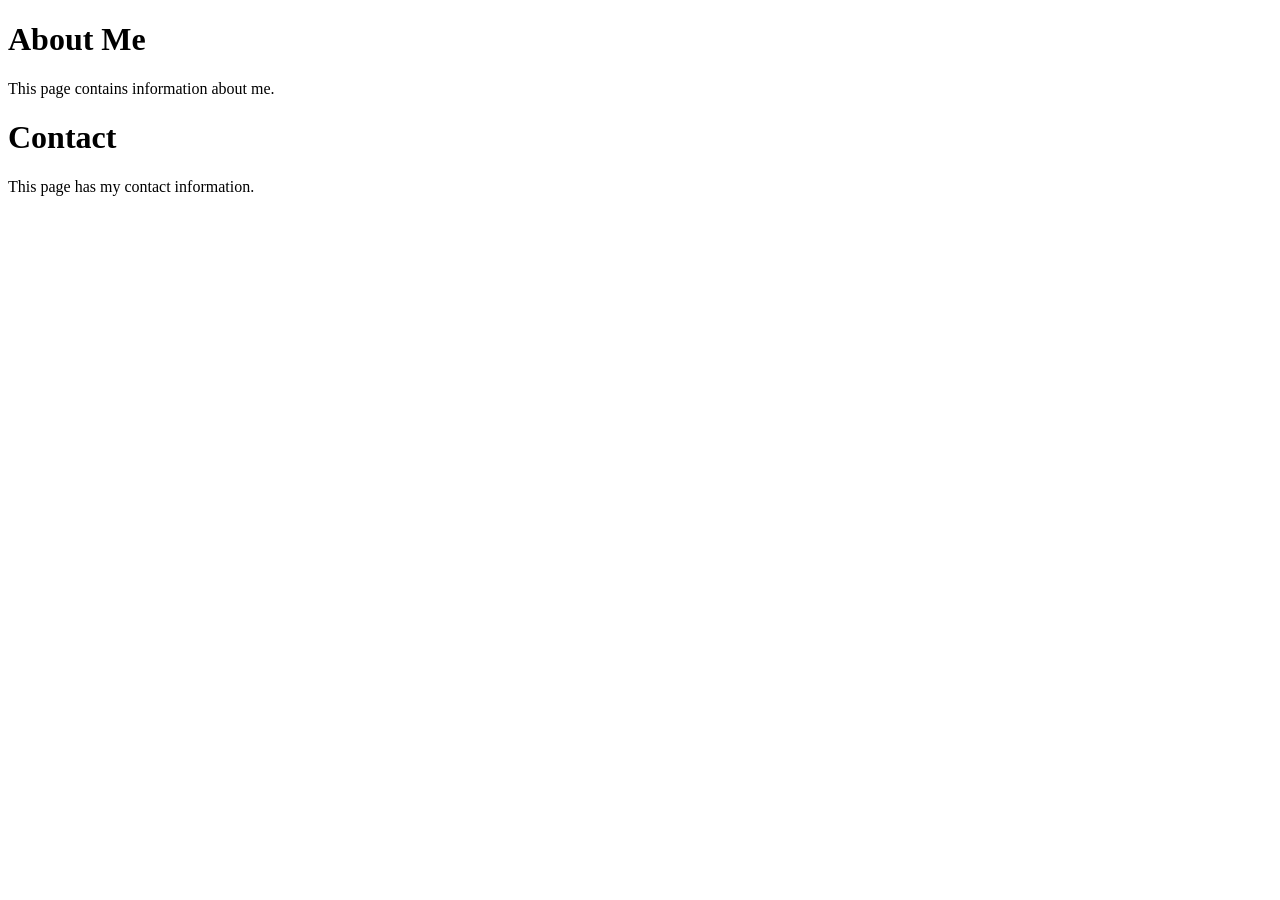
==== about_me.html @ 43e47e5e "Making it" ====
<!DOCTYPE html>
<html lang="en">
<head>
    <meta charset="UTF-8">
    <title>About - My Website</title>
</head>
<body>
    <h1>About Me</h1>
    <p>This page contains information about me.</p>
</body>

<head>
    <meta charset="UTF-8">
    <title>Contact - My Website</title>
</head>
<body>
    <h1>Contact</h1>
    <p>This page has my contact information.</p>
</body>
</html>


</html>
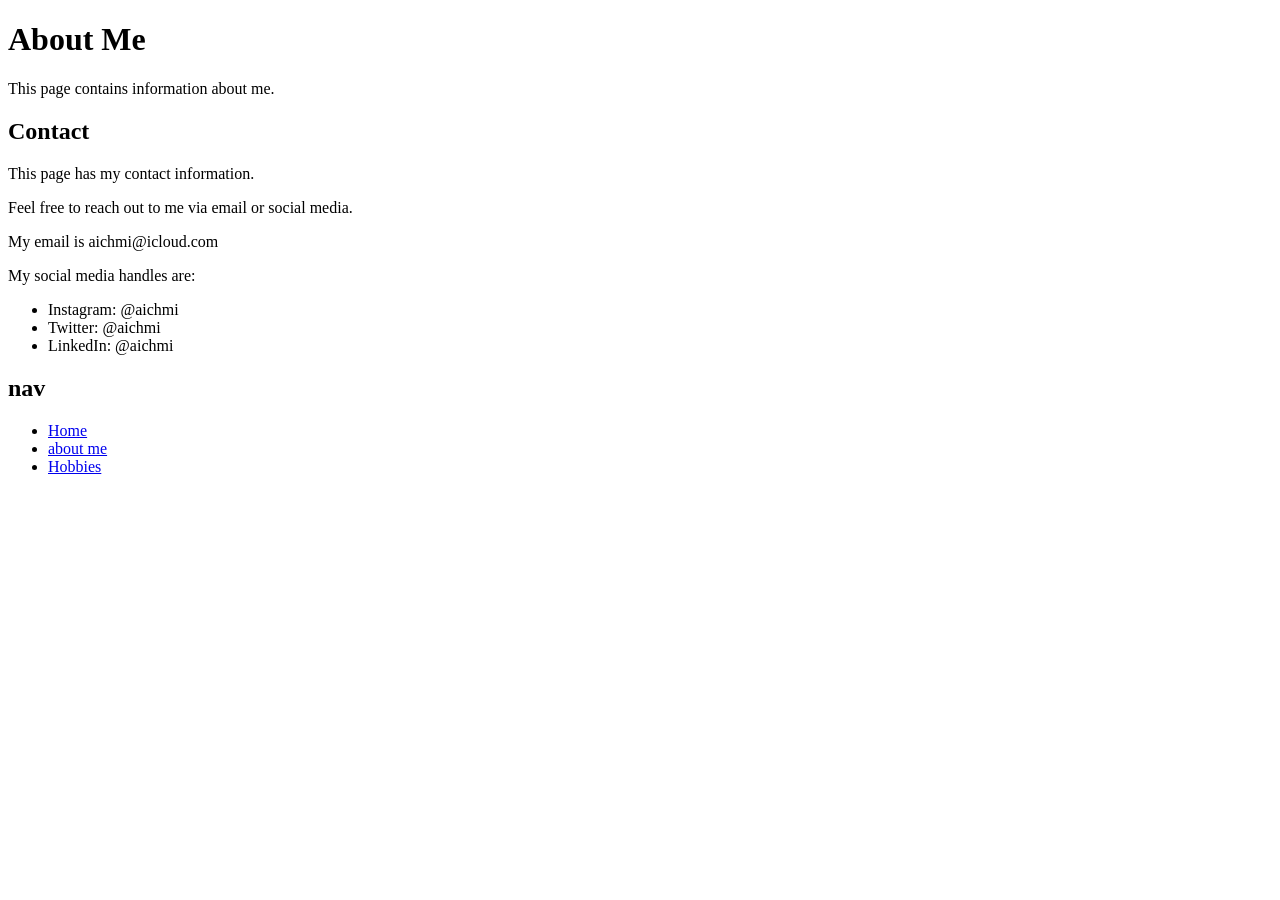
==== commit 041148ea: "cool-edit.v0.0.4" ====
--- a/about_me.html
+++ b/about_me.html
@@ -14,8 +14,28 @@
     <title>Contact - My Website</title>
 </head>
 <body>
-    <h1>Contact</h1>
+    <h2>Contact</h2>
     <p>This page has my contact information.</p>
+
+    <p>Feel free to reach out to me via email or social media.</p>
+    <p>My email is aichmi@icloud.com</p>
+    <p>My social media handles are:</p>
+    <ul>
+        <li>Instagram: @aichmi</li>
+        <li>Twitter: @aichmi</li>
+        <li>LinkedIn: @aichmi</li>
+    </ul>   
+
+    <nav>
+                    <h2 class="hidden">nav</h2>
+                    <ul class="flex">
+                        <li><a href="./index.html">Home</a></li>
+                        <li><a href="./about_me.html">about me</a></li>
+                        <li><a href="./hobbies.html">Hobbies</a></li>
+                    </ul>
+                </nav>
+
+
 </body>
 </html>
 
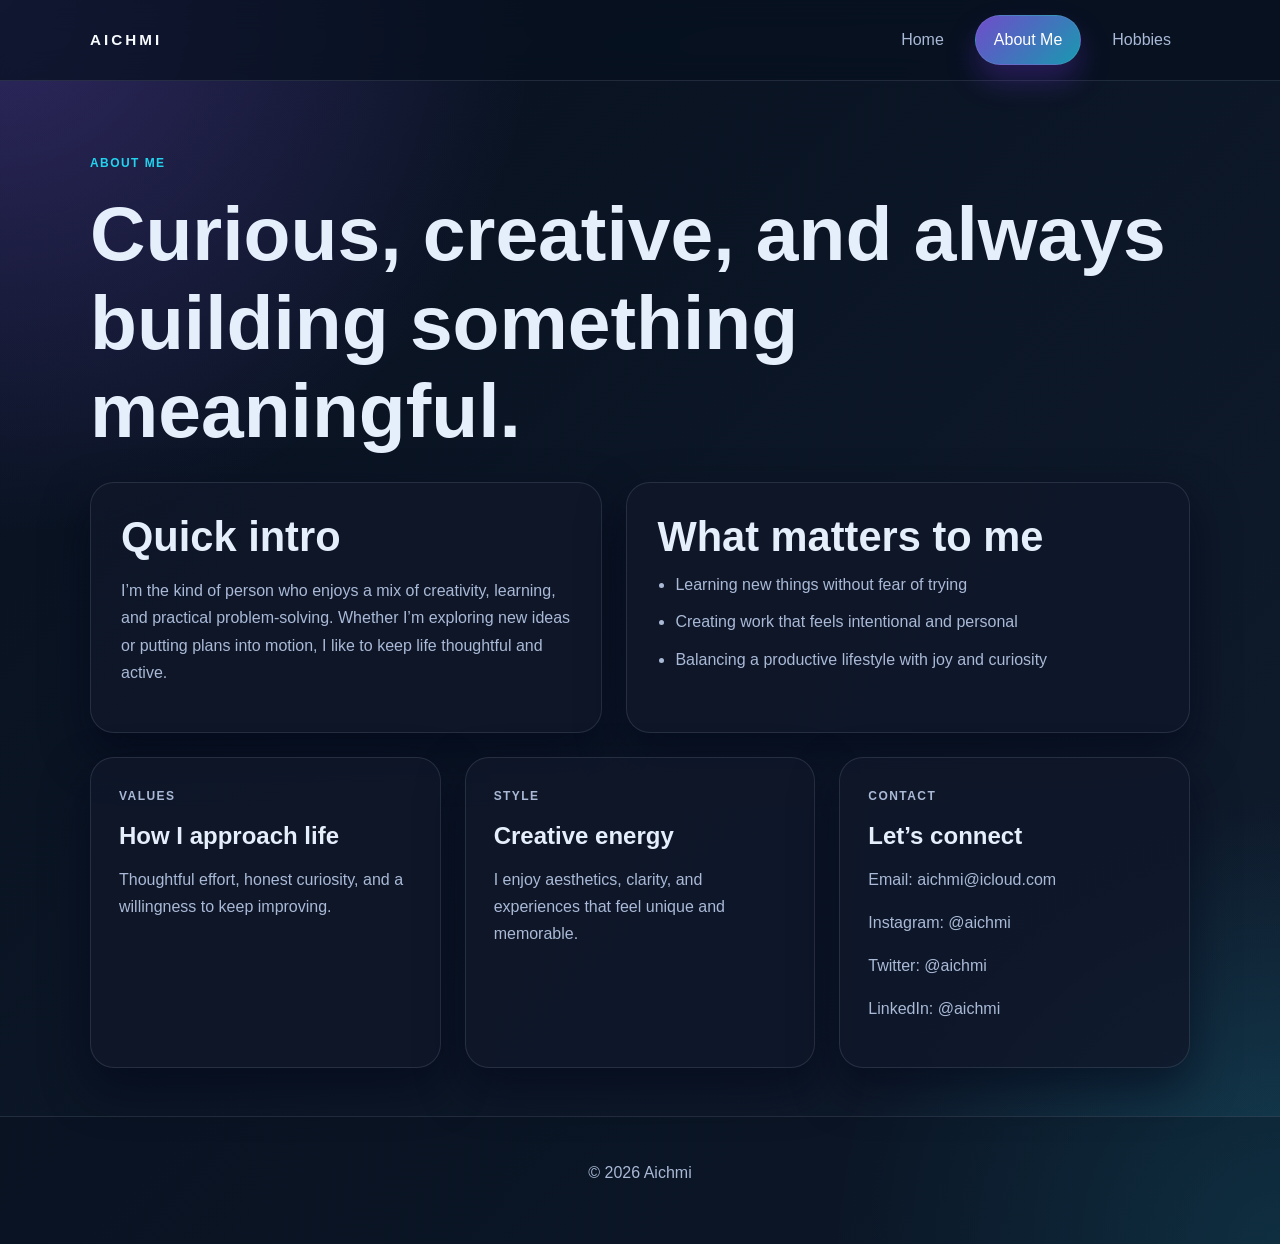
==== commit c5fec299: "cool-edit-v0.0.5" ====
--- a/about_me.html
+++ b/about_me.html
@@ -1,43 +1,79 @@
 <!DOCTYPE html>
 <html lang="en">
 <head>
-    <meta charset="UTF-8">
-    <title>About - My Website</title>
+    <meta charset="UTF-8" />
+    <meta name="viewport" content="width=device-width, initial-scale=1.0" />
+    <title>About Me - My Website</title>
+    <link rel="stylesheet" href="./Styles/styles.css" />
 </head>
 <body>
-    <h1>About Me</h1>
-    <p>This page contains information about me.</p>
+    <header class="site-header">
+        <div class="container nav-bar">
+            <div class="brand">Aichmi</div>
+            <nav aria-label="Main navigation">
+                <ul class="nav-list">
+                    <li><a href="./index.html">Home</a></li>
+                    <li><a class="active" href="./about_me.html">About Me</a></li>
+                    <li><a href="./hobbies.html">Hobbies</a></li>
+                </ul>
+            </nav>
+        </div>
+    </header>
+
+    <main class="container page-content">
+        <section class="page-intro">
+            <p class="eyebrow">About me</p>
+            <h1>Curious, creative, and always building something meaningful.</h1>
+        </section>
+
+        <section class="two-column">
+            <div class="card profile-card">
+                <h2>Quick intro</h2>
+                <p>
+                    I’m the kind of person who enjoys a mix of creativity, learning, and practical
+                    problem-solving. Whether I’m exploring new ideas or putting plans into motion,
+                    I like to keep life thoughtful and active.
+                </p>
+            </div>
+
+            <div class="card details-card">
+                <h2>What matters to me</h2>
+                <ul class="detail-list">
+                    <li>Learning new things without fear of trying</li>
+                    <li>Creating work that feels intentional and personal</li>
+                    <li>Balancing a productive lifestyle with joy and curiosity</li>
+                </ul>
+            </div>
+        </section>
+
+        <section class="info-grid">
+            <article class="info-card">
+                <p class="card-tag">Values</p>
+                <h3>How I approach life</h3>
+                <p>Thoughtful effort, honest curiosity, and a willingness to keep improving.</p>
+            </article>
+
+            <article class="info-card">
+                <p class="card-tag">Style</p>
+                <h3>Creative energy</h3>
+                <p>I enjoy aesthetics, clarity, and experiences that feel unique and memorable.</p>
+            </article>
+
+            <article class="info-card">
+                <p class="card-tag">Contact</p>
+                <h3>Let’s connect</h3>
+                <p>Email: aichmi@icloud.com</p>
+                <p>Instagram: @aichmi</p>
+                <p>Twitter: @aichmi</p>
+                <p>LinkedIn: @aichmi</p>
+            </article>
+        </section>
+    </main>
+
+    <footer class="site-footer">
+        <div class="container footer-inner">
+            <p>© 2026 Aichmi</p>
+        </div>
+    </footer>
 </body>
-
-<head>
-    <meta charset="UTF-8">
-    <title>Contact - My Website</title>
-</head>
-<body>
-    <h2>Contact</h2>
-    <p>This page has my contact information.</p>
-
-    <p>Feel free to reach out to me via email or social media.</p>
-    <p>My email is aichmi@icloud.com</p>
-    <p>My social media handles are:</p>
-    <ul>
-        <li>Instagram: @aichmi</li>
-        <li>Twitter: @aichmi</li>
-        <li>LinkedIn: @aichmi</li>
-    </ul>   
-
-    <nav>
-                    <h2 class="hidden">nav</h2>
-                    <ul class="flex">
-                        <li><a href="./index.html">Home</a></li>
-                        <li><a href="./about_me.html">about me</a></li>
-                        <li><a href="./hobbies.html">Hobbies</a></li>
-                    </ul>
-                </nav>
-
-
-</body>
-</html>
-
-
 </html>
--- a/Styles/styles.css
+++ b/Styles/styles.css
@@ -0,0 +1,308 @@
+:root {
+    --bg: #07111f;
+    --bg-2: #101b2d;
+    --panel: rgba(15, 23, 42, 0.8);
+    --panel-strong: rgba(17, 24, 39, 0.95);
+    --line: rgba(148, 163, 184, 0.18);
+    --text: #e5eefb;
+    --muted: #a9b9d6;
+    --accent: #8b5cf6;
+    --accent-2: #22d3ee;
+    --accent-3: #f472b6;
+    --shadow: 0 20px 45px rgba(2, 6, 23, 0.55);
+}
+
+* {
+    box-sizing: border-box;
+}
+
+html {
+    scroll-behavior: smooth;
+}
+
+body {
+    margin: 0;
+    font-family: "Segoe UI", Tahoma, Geneva, Verdana, sans-serif;
+    background:
+        radial-gradient(circle at top left, rgba(139, 92, 246, 0.3), transparent 30%),
+        radial-gradient(circle at bottom right, rgba(34, 211, 238, 0.2), transparent 25%),
+        linear-gradient(135deg, var(--bg), var(--bg-2));
+    color: var(--text);
+    line-height: 1.7;
+}
+
+a {
+    color: inherit;
+    text-decoration: none;
+}
+
+img {
+    max-width: 100%;
+    display: block;
+}
+
+.container {
+    width: min(1100px, calc(100% - 32px));
+    margin: 0 auto;
+}
+
+.site-header {
+    position: sticky;
+    top: 0;
+    z-index: 20;
+    border-bottom: 1px solid var(--line);
+    background: rgba(7, 17, 31, 0.7);
+    backdrop-filter: blur(15px);
+}
+
+.nav-bar {
+    display: flex;
+    align-items: center;
+    justify-content: space-between;
+    min-height: 80px;
+    gap: 20px;
+}
+
+.brand {
+    font-size: 0.95rem;
+    font-weight: 800;
+    letter-spacing: 0.2em;
+    text-transform: uppercase;
+    color: #f8fbff;
+}
+
+.nav-list {
+    list-style: none;
+    display: flex;
+    align-items: center;
+    gap: 12px;
+    margin: 0;
+    padding: 0;
+}
+
+.nav-list a {
+    display: inline-flex;
+    align-items: center;
+    justify-content: center;
+    padding: 10px 18px;
+    border-radius: 999px;
+    color: var(--muted);
+    border: 1px solid transparent;
+    transition: 0.2s ease;
+}
+
+.nav-list a:hover,
+.nav-list a.active {
+    color: white;
+    background: linear-gradient(135deg, rgba(139, 92, 246, 0.8), rgba(34, 211, 238, 0.7));
+    box-shadow: 0 16px 30px rgba(124, 58, 237, 0.28);
+    border-color: rgba(255, 255, 255, 0.08);
+}
+
+.hero,
+.page-content {
+    padding-top: 72px;
+    padding-bottom: 48px;
+}
+
+.hero {
+    display: grid;
+    grid-template-columns: 1.5fr 0.9fr;
+    align-items: center;
+    gap: 30px;
+    min-height: 560px;
+}
+
+.eyebrow,
+.card-tag,
+.badge {
+    margin: 0 0 16px;
+    font-size: 0.75rem;
+    letter-spacing: 0.12em;
+    text-transform: uppercase;
+    color: var(--accent-2);
+    font-weight: 700;
+}
+
+h1,
+h2,
+h3 {
+    margin-top: 0;
+    line-height: 1.15;
+}
+
+h1 {
+    font-size: clamp(2.8rem, 6vw, 5rem);
+    margin-bottom: 18px;
+}
+
+h2 {
+    font-size: clamp(1.7rem, 4vw, 2.6rem);
+    margin-bottom: 10px;
+}
+
+h3 {
+    font-size: 1.5rem;
+    margin-bottom: 10px;
+}
+
+.lead,
+.card p,
+.info-card p,
+.profile-card p,
+.details-card li,
+.quote-text {
+    color: var(--muted);
+}
+
+.button-row {
+    display: flex;
+    flex-wrap: wrap;
+    gap: 14px;
+    margin-top: 26px;
+}
+
+.button {
+    display: inline-flex;
+    align-items: center;
+    justify-content: center;
+    min-height: 48px;
+    padding: 0 22px;
+    border-radius: 999px;
+    font-weight: 700;
+    transition: transform 0.2s ease, box-shadow 0.2s ease;
+}
+
+.button:hover {
+    transform: translateY(-2px);
+}
+
+.button.primary {
+    color: white;
+    background: linear-gradient(135deg, var(--accent), var(--accent-2));
+    box-shadow: 0 18px 34px rgba(124, 58, 237, 0.32);
+}
+
+.button.secondary {
+    background: rgba(148, 163, 184, 0.08);
+    border: 1px solid var(--line);
+    color: var(--text);
+}
+
+.card,
+.info-card,
+.hero-card,
+.profile-card,
+.details-card {
+    background: var(--panel);
+    border: 1px solid var(--line);
+    border-radius: 24px;
+    box-shadow: var(--shadow);
+}
+
+.hero-card {
+    padding: 28px;
+    background: linear-gradient(180deg, rgba(17, 24, 39, 0.92), rgba(15, 23, 42, 0.75));
+}
+
+.mini-list,
+.detail-list {
+    margin: 0;
+    padding-left: 18px;
+    color: var(--muted);
+}
+
+.mini-list li,
+.detail-list li {
+    margin-bottom: 10px;
+}
+
+.feature-grid,
+.info-grid {
+    display: grid;
+    grid-template-columns: repeat(3, minmax(0, 1fr));
+    gap: 24px;
+    margin-top: 18px;
+}
+
+.card,
+.info-card {
+    padding: 28px;
+}
+
+.page-intro {
+    margin-bottom: 28px;
+}
+
+.two-column {
+    display: grid;
+    grid-template-columns: 1fr 1.1fr;
+    gap: 24px;
+    margin-bottom: 24px;
+}
+
+.profile-card,
+.details-card {
+    padding: 30px;
+}
+
+.quote-card {
+    margin-top: 30px;
+    padding: 28px 32px;
+    position: relative;
+    overflow: hidden;
+}
+
+.quote-mark {
+    margin: 0;
+    font-size: 4.5rem;
+    line-height: 1;
+    color: rgba(34, 211, 238, 0.7);
+}
+
+.quote-text {
+    margin-top: 8px;
+    margin-bottom: 0;
+    font-size: 1.1rem;
+}
+
+.site-footer {
+    border-top: 1px solid var(--line);
+    padding: 26px 0 42px;
+    background: rgba(7, 17, 31, 0.35);
+}
+
+.footer-inner {
+    display: flex;
+    justify-content: center;
+    align-items: center;
+    color: var(--muted);
+}
+
+@media (max-width: 760px) {
+    .nav-bar {
+        flex-direction: column;
+        justify-content: center;
+        padding: 18px 0;
+    }
+
+    .nav-list {
+        flex-wrap: wrap;
+        justify-content: center;
+    }
+
+    .hero,
+    .two-column,
+    .feature-grid,
+    .info-grid {
+        grid-template-columns: 1fr;
+    }
+
+    .hero {
+        padding-top: 48px;
+    }
+
+    h1 {
+        font-size: 2.5rem;
+    }
+}
